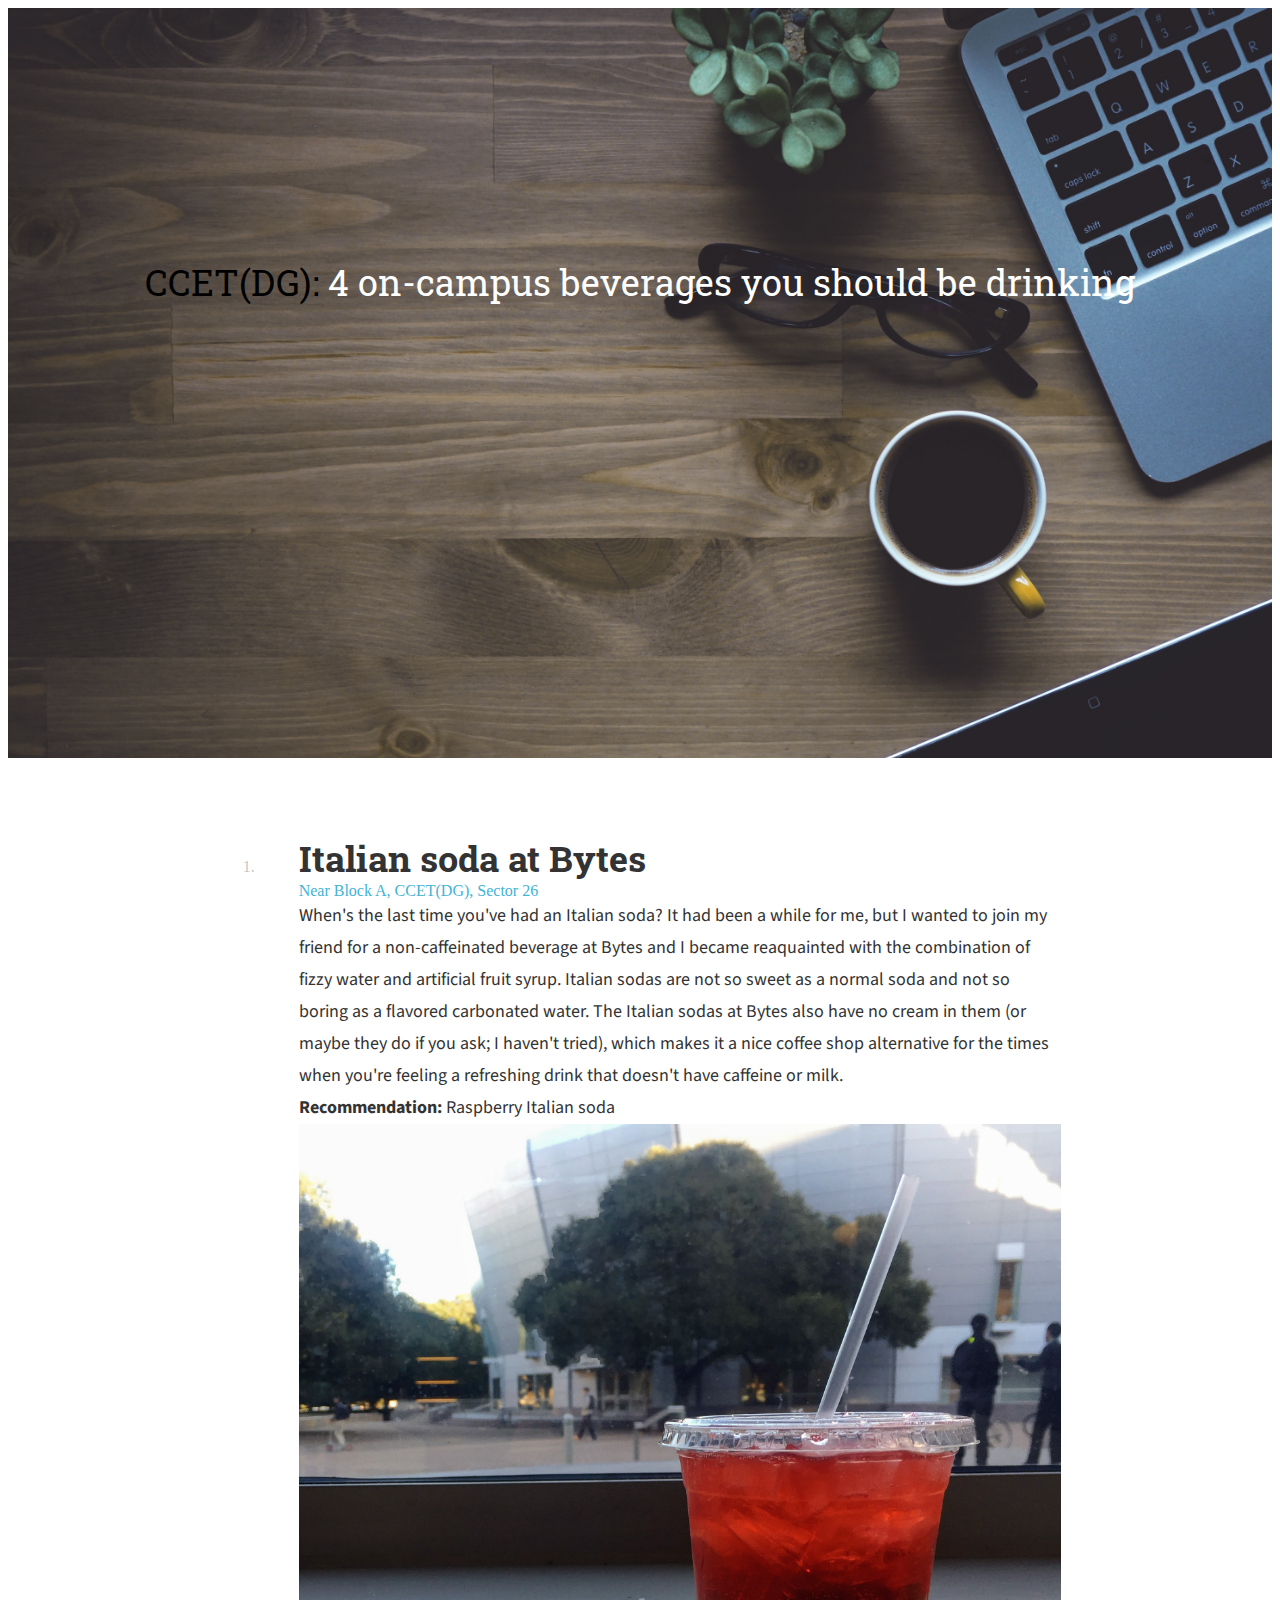
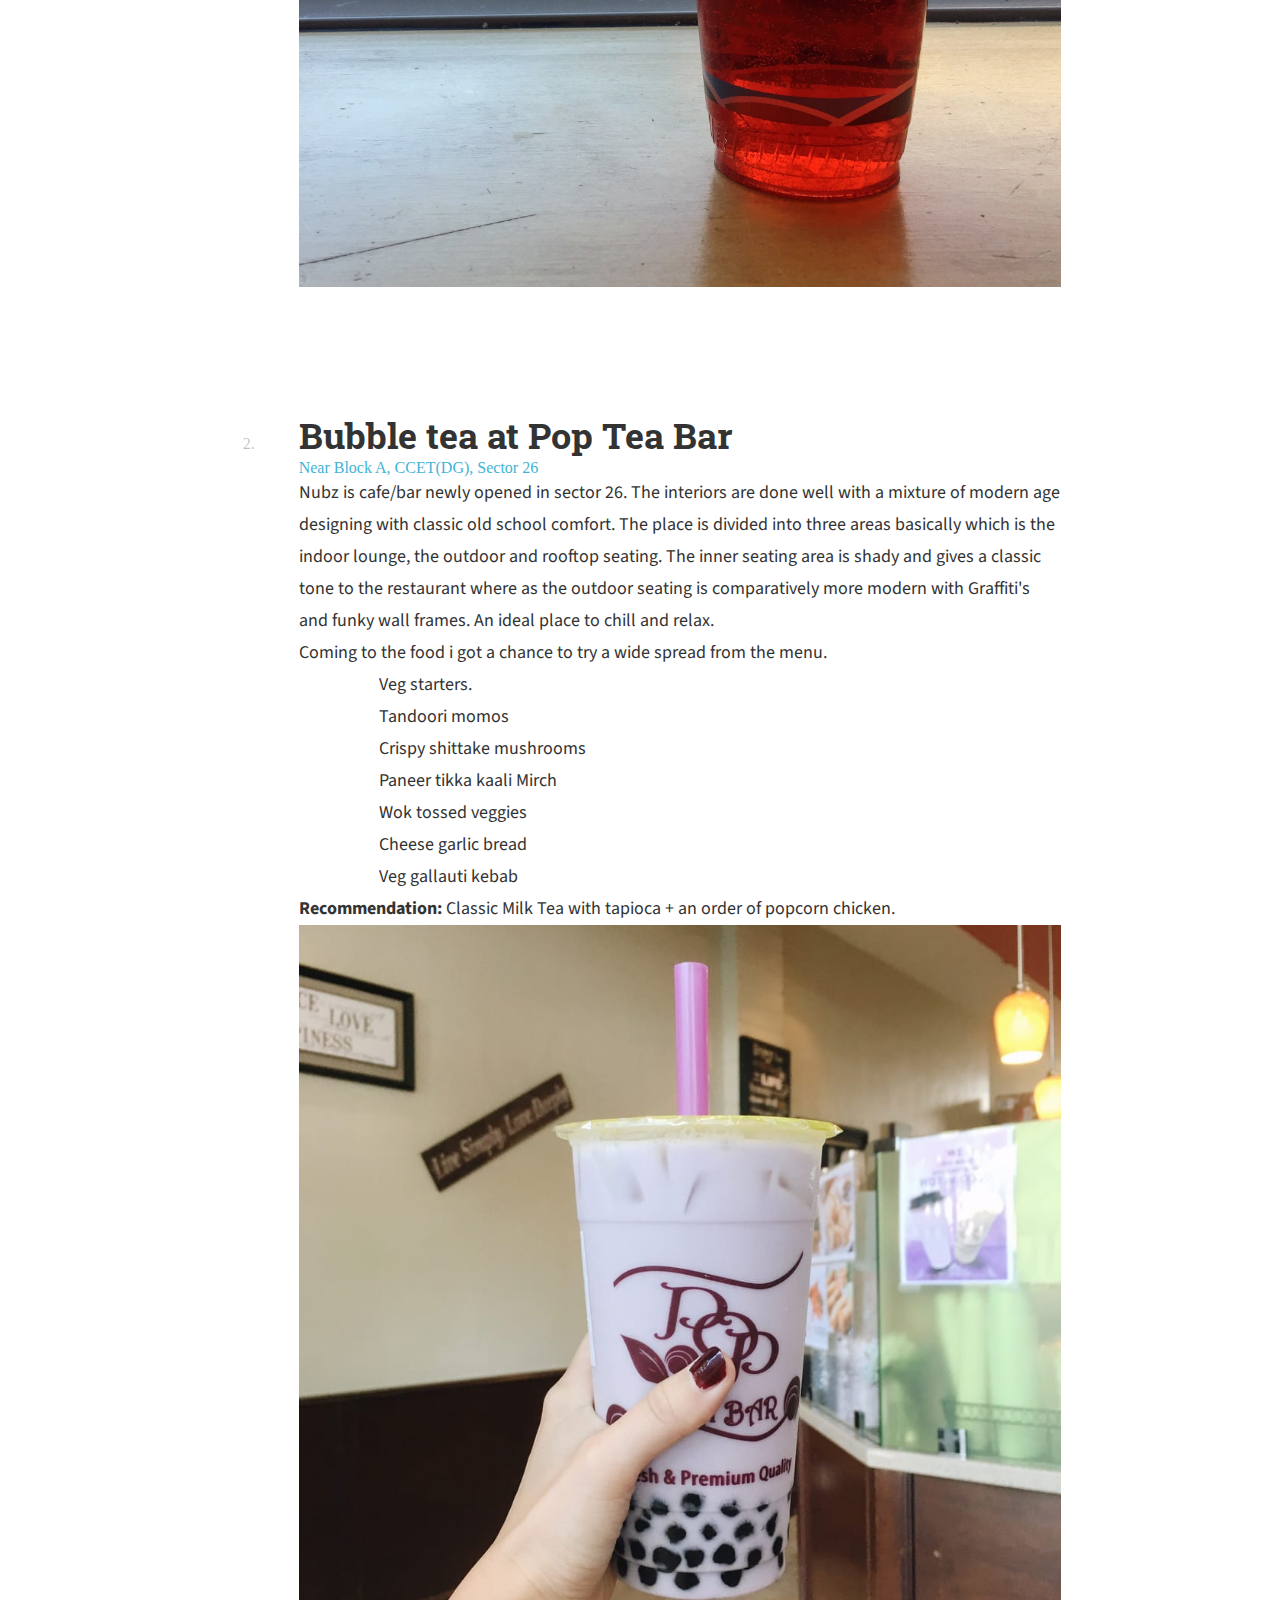
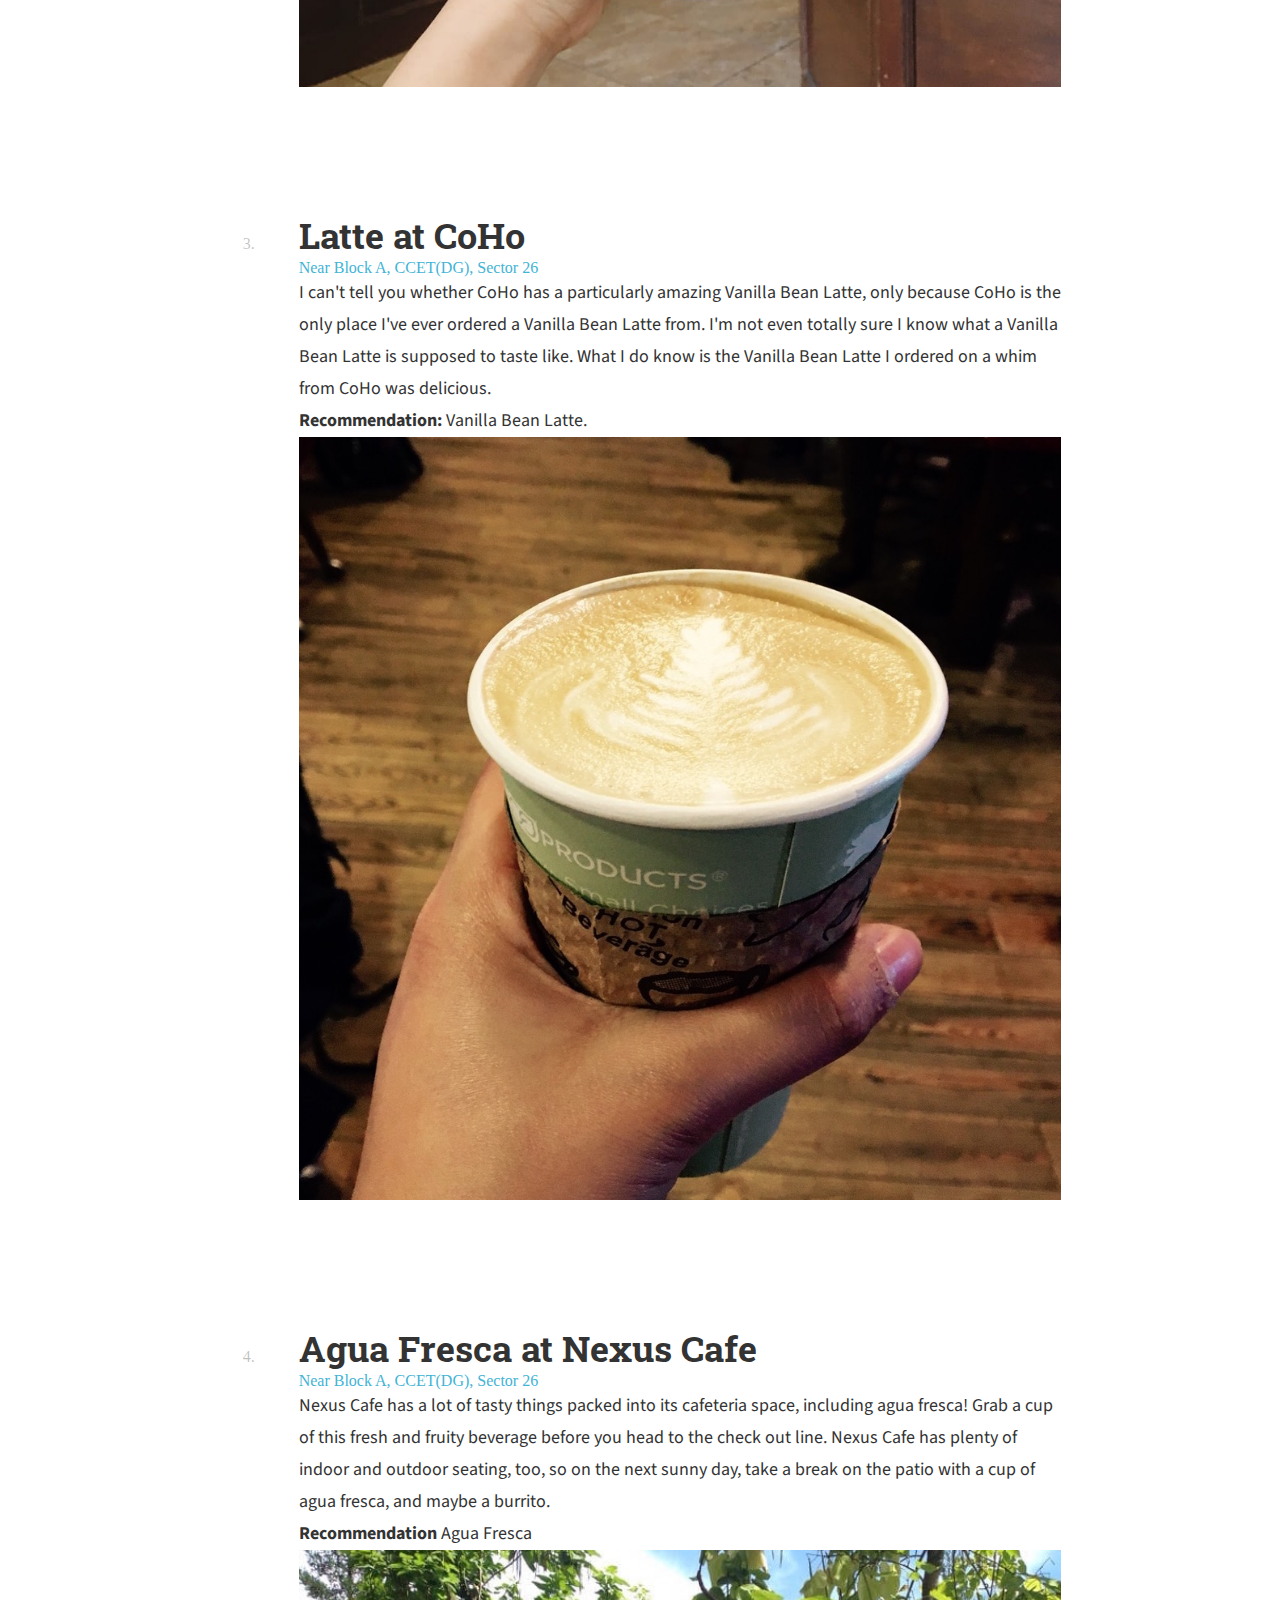
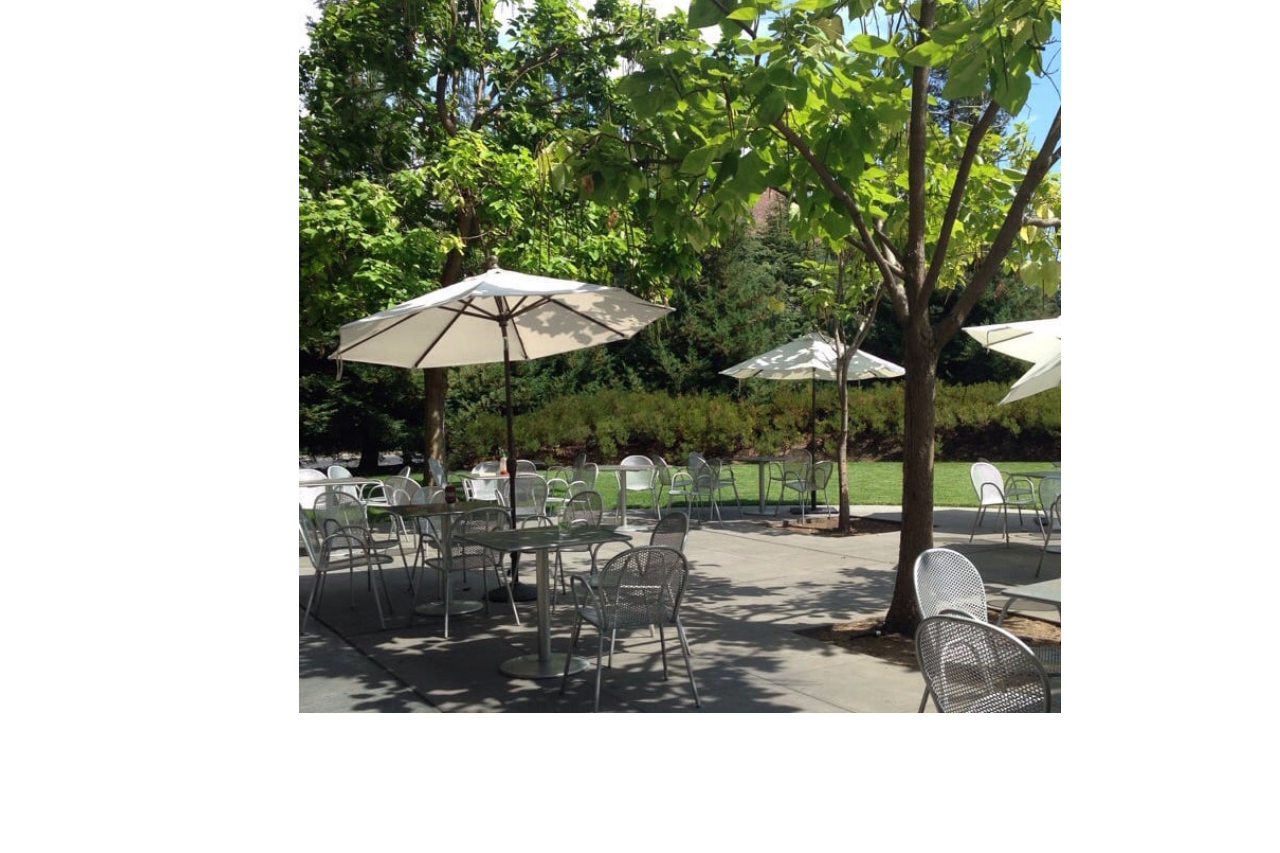
==== listicle/listicle.html @ f71c6795 "yo" ====
<!DOCTYPE html>
<html lang="en">
<head>
    <title>listicle-html</title>
    <!-- <meta name="viewport" content="width=device-width, initial-scale=1"> -->
    <meta charset="utf-8">
    <link rel="stylesheet" href="listicle-style.css">
</head>
<body>
    <!-- <div> -->
        <div id="pageTitle"><span id="spanTitle"><span style="color: black;">CCET(DG):</span> 4 on-campus beverages you should be drinking</span></div>
    <!-- </div> -->
    <div class="mainContainer">
        <div class="sixtypx_whitespace"></div>
        <ol>
            <!-- 1 -->
        <li><div class="textHeading">
                Italian soda at Bytes
            </div>
            <div class="link"><a href="https://ccet.ac.in">
                Near Block A, CCET(DG), Sector 26
                </a>
            </div>
            <div class="twentpx_whitespace"></div>
            <div class="para">When's the last time you've had an Italian soda? It had been a while for me, but I wanted to join my friend for a non-caffeinated beverage at Bytes and I became reaquainted with the combination of fizzy water and artificial fruit syrup. Italian sodas are not so sweet as a normal soda and not so boring as a flavored carbonated water. The Italian sodas at Bytes also have no cream in them (or maybe they do if you ask; I haven't tried), which makes it a nice coffee shop alternative for the times when you're feeling a refreshing drink that doesn't have caffeine or milk.
            </div>
            <div class="twentpx_whitespace"></div>
            <div class="recommendation"><b>Recommendation:</b> Raspberry Italian soda</div>
            <div class="twentpx_whitespace"></div>
            <div class="imagesText">
                <img src="images/italian-soda.jpg" alt="italian-soda">
            </div>
            <div class="onetwentypx_whitespace"></div>
        </li>
        <!-- 2 -->
        <li><div class="textHeading">
            Bubble tea at Pop Tea Bar
            </div>
            <div class="link"><a href="https://ccet.ac.in">
                Near Block A, CCET(DG), Sector 26</a>
            </div>
            <div class="twentpx_whitespace"></div>
            <div class="para">Nubz is cafe/bar newly opened in sector 26. The interiors are done well with a mixture of modern age designing with classic old school comfort.
                The place is divided into three areas basically which is the indoor lounge, the outdoor and rooftop seating.
                The inner seating area is shady and gives a classic tone to the restaurant where as the outdoor seating is comparatively more modern with Graffiti's and funky wall frames.
                An ideal place to chill and relax.
            </div>
            <div class="para">Coming to the food i got a chance to try a wide spread from the menu.
                <!-- remove dots -->
                <ul>
                <li>Veg starters.</li>
                <li>Tandoori momos</li>
                <li>Crispy shittake mushrooms</li>
                <li>Paneer tikka kaali Mirch</li>
                <li>Wok tossed veggies</li>
                <li>Cheese garlic bread</li>
                <li>Veg gallauti kebab</li>
                </ul>
            </div>
            <div class="twentpx_whitespace"></div>
            <div class="recommendation"><b>Recommendation:</b> Classic Milk Tea with tapioca + an order of popcorn chicken.</div>
            <div class="twentpx_whitespace"></div>
            <div class="imagesText">
                <img src="images/boba.jpg" alt="boba">
            </div>
            <div class="onetwentypx_whitespace"></div>

        </li>
        <!-- 3 -->
        <li><div class="textHeading">
            Latte at CoHo
            </div>
            <div class="link"><a href="https://ccet.ac.in">
                Near Block A, CCET(DG), Sector 26</a>
            </div>
            <div class="twentpx_whitespace"></div>
            <div class="para">I can't tell you whether CoHo has a particularly amazing Vanilla Bean Latte, only because CoHo is the only place I've ever ordered a Vanilla Bean Latte from. I'm not even totally sure I know what a Vanilla Bean Latte is supposed to taste like. What I do know is the Vanilla Bean Latte I ordered on a whim from CoHo was delicious.
            </div>
            <div class="twentpx_whitespace"></div>
            <div class="recommendation"><b>Recommendation:</b> Vanilla Bean Latte.</div>
            <div class="twentpx_whitespace"></div>
            <div class="imagesText">
                <img src="images/coho-coffee.jpg" alt="coho-coffee">
            </div>
            <div class="onetwentypx_whitespace"></div>

        </li>
        <!-- 4 -->
        <li><div class="textHeading">
            Agua Fresca at Nexus Cafe
            </div>
            <div class="link"><a href="https://ccet.ac.in">
                Near Block A, CCET(DG), Sector 26</a>
            </div>
            <div class="twentpx_whitespace"></div>
            <div class="para">Nexus Cafe has a lot of tasty things packed into its cafeteria space, including agua fresca! Grab a cup of this fresh and fruity beverage before you head to the check out line. Nexus Cafe has plenty of indoor and outdoor seating, too, so on the next sunny day, take a break on the patio with a cup of agua fresca, and maybe a burrito.
            </div>
            <div class="twentpx_whitespace"></div>
            <div class="recommendation"><b>Recommendation</b> Agua Fresca</div>
            <div class="twentpx_whitespace"></div>
            <div class="imagesText">
                <img src="images/nexus-cafe.jpg" alt="nexus-cafe">
            </div>
            <div class="onetwentypx_whitespace"></div>
        </li>
        </ol>
    </div>
<!-- main container end -->
</body>
</html>
---- listicle/listicle-style.css ----
@import url('https://fonts.googleapis.com/css2?family=Roboto+Slab&display=swap');
@import url('https://fonts.googleapis.com/css2?family=Source+Sans+Pro&display=swap');

#pageTitle {

    /* image */
    background-image: url('images/header.jpg');
    background-size: cover;
    background-repeat: no-repeat;
    height: 500px;
    text-align: center;
    padding-top: 250px ;
}
#spanTitle {
    font-family: 'Roboto Slab', serif;
    font-size: 36px;
    font-weight: normal;
    color: white;
}

.textHeading {
    font-family: 'Roboto Slab', serif;
    font-size: 36px;
    font-weight: bold;
    color: rgb(51, 51, 51) ;       
    position: relative;
}
.mainContainer{
    width: 66.67%;
    margin: 0 auto;
}
.mainContainer ol li{
    list-style-position: outside;
    color: rgba(0, 0, 0, 0.25) ;
    padding-left: 40px;
    /* font: 36px; */
}
.link a {
    color: #42b4d6;
    text-decoration: none;
}
.link a:hover {
    text-decoration: underline;
}
.para {
    font-family: 'Source Sans Pro', sans-serif;
    color: rgb(51, 51, 51);
    font-size: 18px;
    line-height: 32px;
}
.para ul {
    list-style: none;
}
.para ul li {
    font-family: 'Source Sans Pro', sans-serif;
    color: rgb(51, 51, 51);
    font-size: 18px;
    line-height: 32px;

}
.recommendation {
    font-family: 'Source Sans Pro', sans-serif;
    color: rgb(51, 51, 51);
    font-size: 18px;
    line-height: 32px;
}

.sixtypx_whitespace{
    height: 60px;
}
.twentypx_whitespace{
    height: 20px;
}
.onetwentypx_whitespace{
    height: 120px;
}
.imagesText{
    width: inherit;
}
.imagesText img{
    width: 100%;
    height: 100%;
}
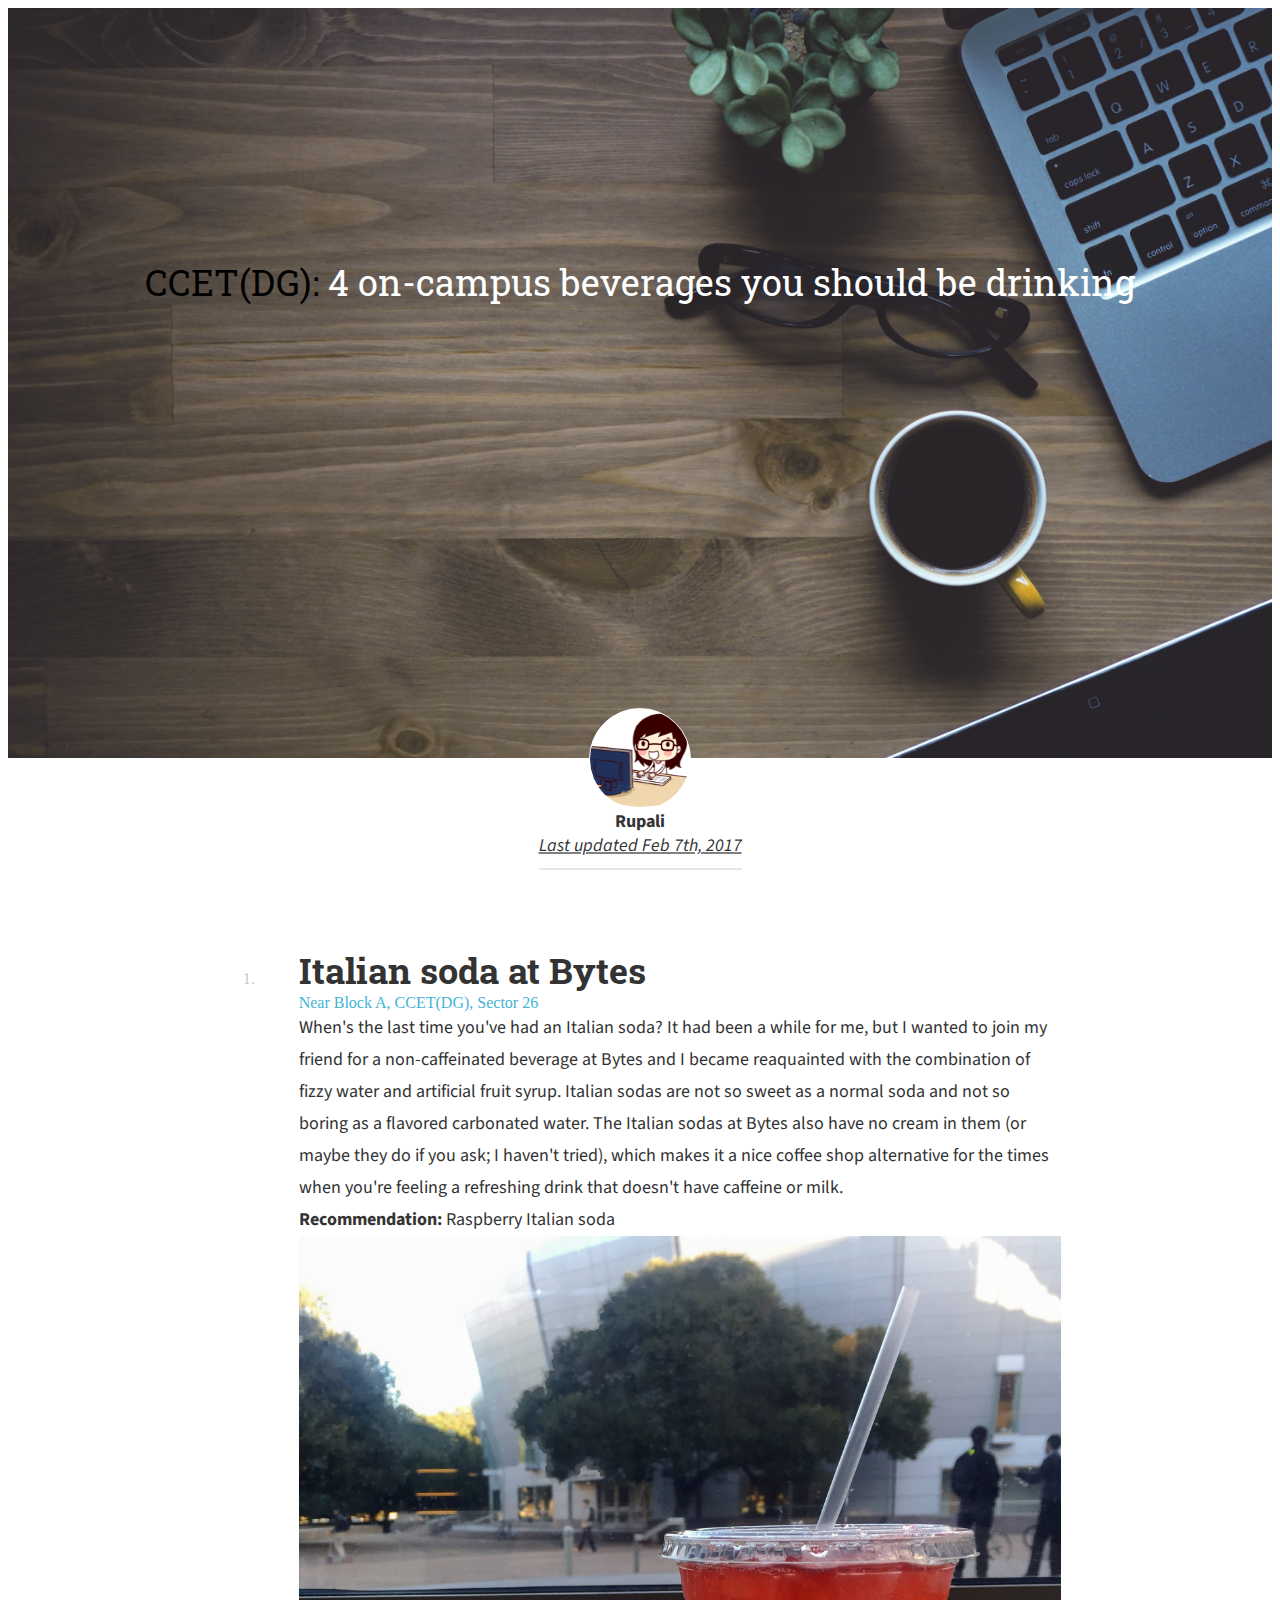
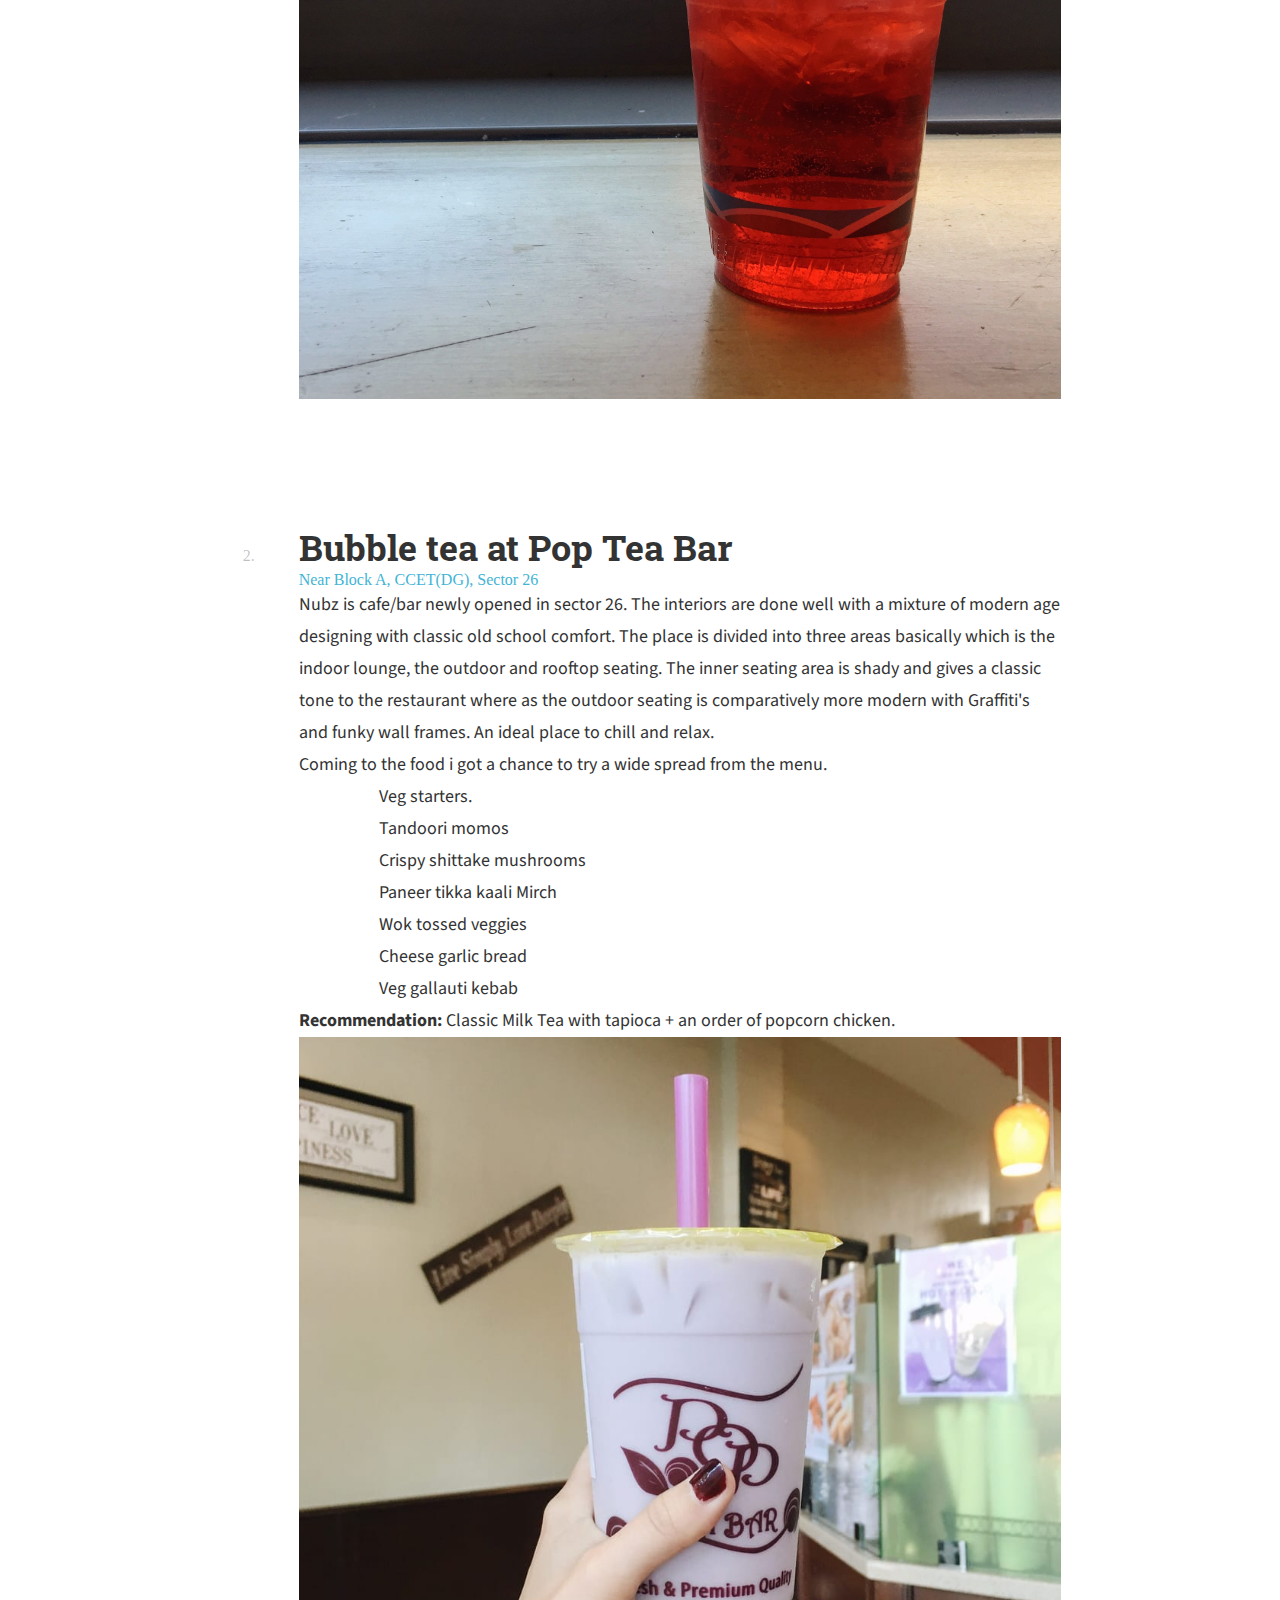
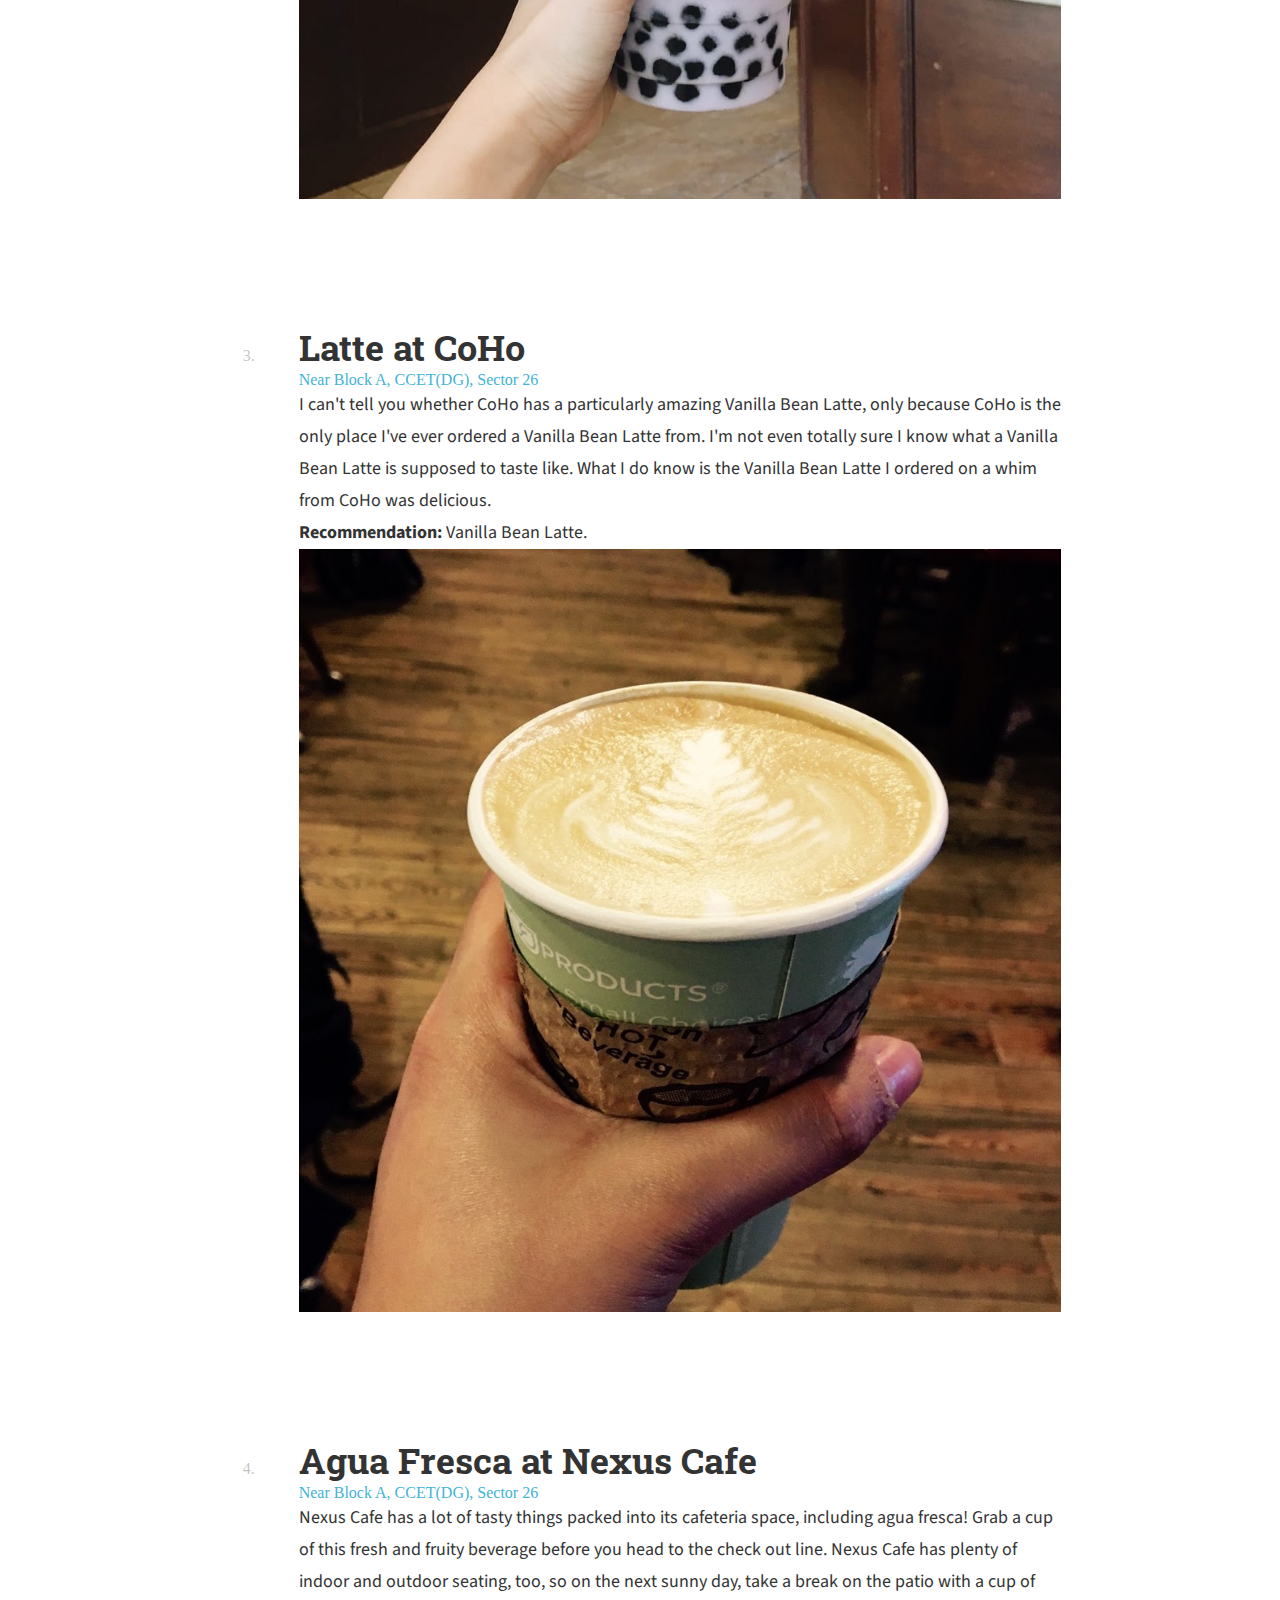
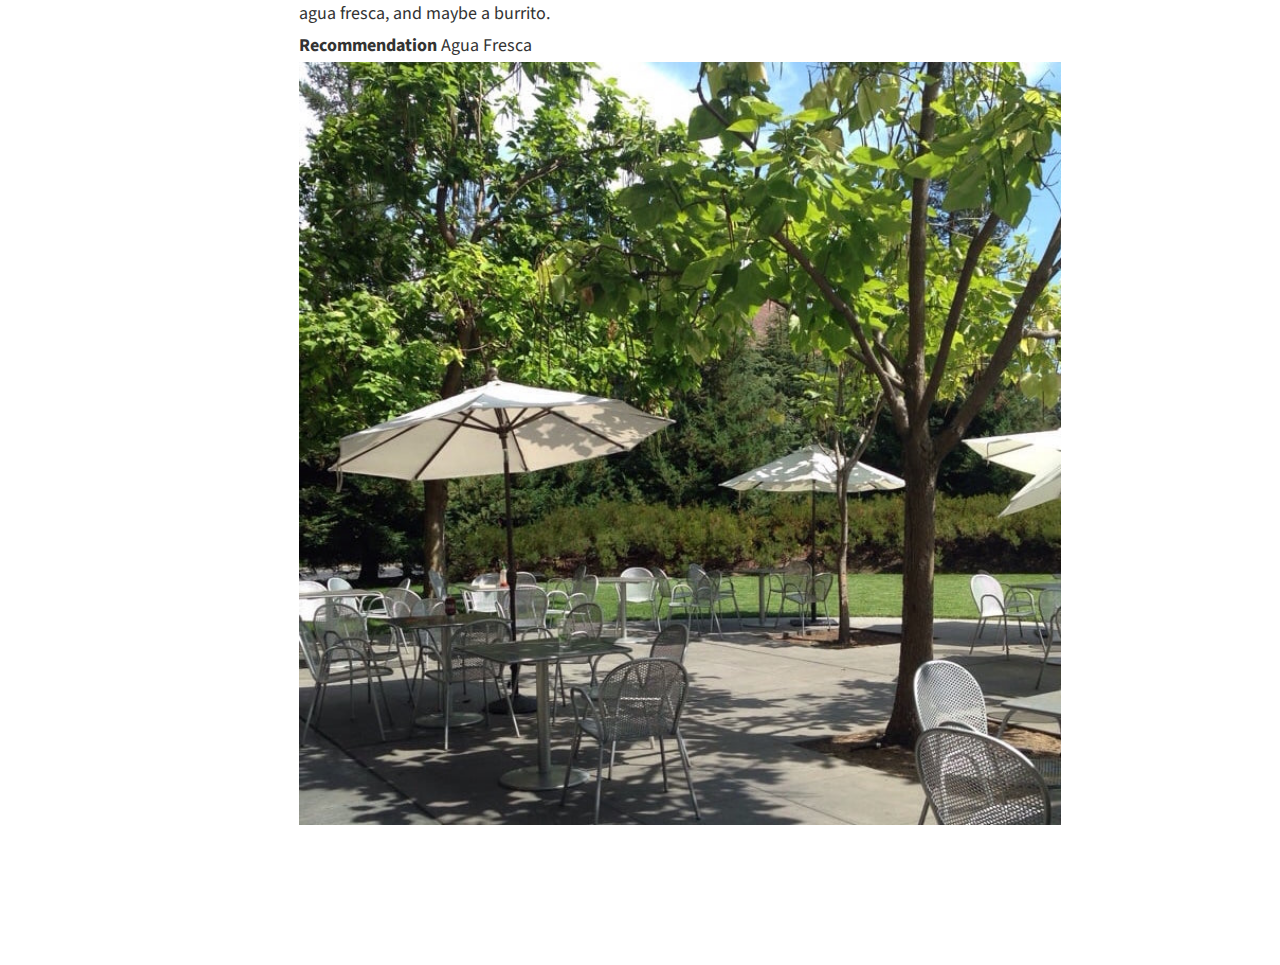
==== commit a9db38fe: "improved listicle" ====
--- a/listicle/listicle.html
+++ b/listicle/listicle.html
@@ -9,6 +9,16 @@
 <body>
     <!-- <div> -->
         <div id="pageTitle"><span id="spanTitle"><span style="color: black;">CCET(DG):</span> 4 on-campus beverages you should be drinking</span></div>
+
+        <div id="profile">
+            <div id="profile-pic">  </div>
+        
+            <div id="profile-text" >
+              <b> Rupali </b> <br/>
+              <i> Last updated Feb 7th, 2017 </i>
+            </div>
+          </div>
+
     <!-- </div> -->
     <div class="mainContainer">
         <div class="sixtypx_whitespace"></div>
--- a/listicle/listicle-style.css
+++ b/listicle/listicle-style.css
@@ -1,5 +1,36 @@
 @import url('https://fonts.googleapis.com/css2?family=Roboto+Slab&display=swap');
 @import url('https://fonts.googleapis.com/css2?family=Source+Sans+Pro&display=swap');
+#profile {
+    display:flex;
+    align-items: center;
+    flex-direction: column;
+    width:100%;
+  }
+  
+  #profile-pic {
+    background-image: url(images/vrk.png);
+    background-size: cover;
+    background-position:center;
+    border-radius: 100%;
+    width: 100px;
+    height: 100px;
+    margin-top: -50px;
+    border: 1px solid white;
+  }
+  
+  #profile-text {
+    text-align: center;
+    font-family: "Source Sans Pro", sans-serif;
+    font-size: 18px;
+    color: rgb(51, 51, 51);
+    line-height: 24px;
+    padding-bottom: 10px;
+    border-bottom: 2px solid #e6e6e6;
+  }
+
+  #profile-text i{
+    text-decoration: underline grey solid 2px;
+  }
 
 #pageTitle {
 
